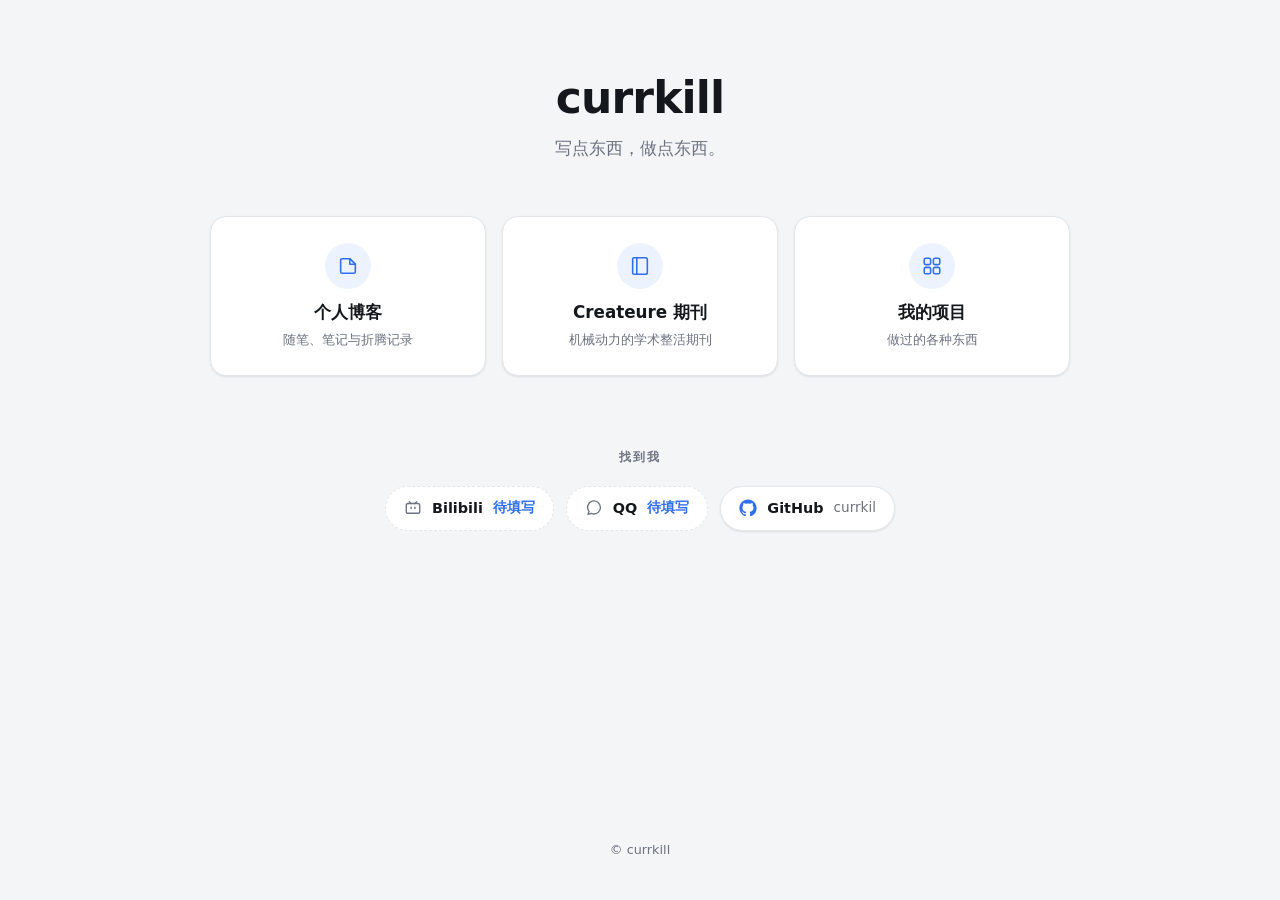
==== index.html @ 48487573 "init" ====
<!DOCTYPE html>
<html lang="zh-CN">
<head>
  <meta charset="UTF-8">
  <meta name="viewport" content="width=device-width, initial-scale=1">
  <title>currkill 的主页</title>
  <meta name="description" content="currkill 的个人主页：个人博客、Createure 期刊与我的项目。">
  <link rel="stylesheet" href="./style.css">
</head>
<body>

<!--
  =====================================================================
  ★ 待填写清单（在本文件里搜索 TODO 可逐条定位）
  =====================================================================
  1. Bilibili 空间链接  → 见「找到我」区域的 TODO 注释
  2. QQ 号              → 同上
  3. GitHub 用户名      → 现在填的是 currkil；
                          以后找回 currkill 账号后，把下面「找到我」
                          里的 https://github.com/currkil 改成 currkill
  4. 一句话自我介绍     → .hero__tagline
  5. 背景图             → 不是改这里，改 style.css 顶部的 --bg-image

  注：本项目是个人主页，与子项目 Createure 期刊各自独立，
      改 Createure 不会影响本页。
  =====================================================================
-->

<main class="page">

  <header class="hero">
    <h1 class="hero__name">currkill</h1>
    <!-- TODO: 换成你自己的一句话介绍 -->
    <p class="hero__tagline">写点东西，做点东西。</p>
  </header>

  <!-- ================= 三个入口按钮 ================= -->
  <nav class="entries" aria-label="主要入口">

    <a class="entry" href="./blogs/index.html">
      <span class="entry__icon" aria-hidden="true">
        <svg viewBox="0 0 24 24" fill="none" stroke="currentColor" stroke-width="1.7"
             stroke-linecap="round" stroke-linejoin="round">
          <path d="M4 5.5A1.5 1.5 0 0 1 5.5 4H14l6 6v8.5a1.5 1.5 0 0 1-1.5 1.5h-13A1.5 1.5 0 0 1 4 18.5z"/>
          <path d="M14 4v6h6"/>
        </svg>
      </span>
      <span class="entry__text">
        <span class="entry__title">个人博客</span>
        <span class="entry__desc">随笔、笔记与折腾记录</span>
      </span>
    </a>

    <a class="entry" href="./createure/index.html">
      <span class="entry__icon" aria-hidden="true">
        <svg viewBox="0 0 24 24" fill="none" stroke="currentColor" stroke-width="1.7"
             stroke-linecap="round" stroke-linejoin="round">
          <path d="M4 4.5A1.5 1.5 0 0 1 5.5 3H18a2 2 0 0 1 2 2v14a2 2 0 0 1-2 2H5.5A1.5 1.5 0 0 1 4 19.5z"/>
          <path d="M8.5 3v18"/>
        </svg>
      </span>
      <span class="entry__text">
        <span class="entry__title">Createure 期刊</span>
        <span class="entry__desc">机械动力的学术整活期刊</span>
      </span>
    </a>

    <a class="entry" href="./projects/index.html">
      <span class="entry__icon" aria-hidden="true">
        <svg viewBox="0 0 24 24" fill="none" stroke="currentColor" stroke-width="1.7"
             stroke-linecap="round" stroke-linejoin="round">
          <rect x="3.5" y="3.5" width="7" height="7" rx="1.8"/>
          <rect x="13.5" y="3.5" width="7" height="7" rx="1.8"/>
          <rect x="3.5" y="13.5" width="7" height="7" rx="1.8"/>
          <rect x="13.5" y="13.5" width="7" height="7" rx="1.8"/>
        </svg>
      </span>
      <span class="entry__text">
        <span class="entry__title">我的项目</span>
        <span class="entry__desc">做过的各种东西</span>
      </span>
    </a>

  </nav>

  <!-- ================= 联系方式 =================
       想再加一个联系方式？复制下面任意一个 <li>…</li> 整块，
       粘到列表里，然后改 图标 / 名称 / 链接 三处即可。
       图标用行内 SVG，不依赖任何外部资源。
       ============================================ -->
  <section class="contacts" aria-labelledby="contacts-title">
    <h2 class="contacts__title" id="contacts-title">找到我</h2>

    <ul class="contacts__list">

      <!-- TODO: Bilibili —— 把 span 换成 a 并填入你的空间链接，例如：
           <a class="contact" href="https://space.bilibili.com/你的UID"
              target="_blank" rel="noopener noreferrer"> -->
      <li>
        <span class="contact contact--todo">
          <span class="contact__icon" aria-hidden="true">
            <svg viewBox="0 0 24 24" fill="none" stroke="currentColor" stroke-width="1.8"
                 stroke-linecap="round" stroke-linejoin="round">
              <path d="M7 3.5 9.5 6"/>
              <path d="M17 3.5 14.5 6"/>
              <rect x="3" y="6" width="18" height="13" rx="2.5"/>
              <path d="M9.5 11v1.5"/>
              <path d="M14.5 11v1.5"/>
            </svg>
          </span>
          <span class="contact__label">Bilibili</span>
          <span class="contact__value">待填写</span>
        </span>
      </li>

      <!-- TODO: QQ —— 同样换成 a，例如：
           <a class="contact" href="https://wpa.qq.com/msgrd?v=3&amp;uin=你的QQ号&amp;site=qq&amp;menu=yes"
              target="_blank" rel="noopener noreferrer"> -->
      <li>
        <span class="contact contact--todo">
          <span class="contact__icon" aria-hidden="true">
            <svg viewBox="0 0 24 24" fill="none" stroke="currentColor" stroke-width="1.8"
                 stroke-linecap="round" stroke-linejoin="round">
              <path d="M20.5 11.5a8.5 8.5 0 0 1-8.5 8.5 8.4 8.4 0 0 1-3.6-.8L4 20.5l1.4-4.1A8.5 8.5 0 1 1 20.5 11.5z"/>
            </svg>
          </span>
          <span class="contact__label">QQ</span>
          <span class="contact__value">待填写</span>
        </span>
      </li>

      <!-- GitHub：已填好，改名后记得同步这一处 -->
      <li>
        <a class="contact" href="https://github.com/currkil"
           target="_blank" rel="noopener noreferrer">
          <span class="contact__icon" aria-hidden="true">
            <svg viewBox="0 0 24 24" fill="currentColor">
              <path d="M12 .5C5.73.5.5 5.73.5 12c0 5.08 3.29 9.39 7.86 10.91.58.11.79-.25.79-.55
                       0-.27-.01-1.17-.02-2.12-3.2.7-3.88-1.36-3.88-1.36-.52-1.33-1.28-1.68-1.28-1.68
                       -1.04-.71.08-.7.08-.7 1.15.08 1.76 1.18 1.76 1.18 1.02 1.76 2.69 1.25 3.34.96
                       .1-.74.4-1.25.72-1.54-2.55-.29-5.23-1.28-5.23-5.68 0-1.26.45-2.28 1.18-3.09
                       -.12-.29-.51-1.46.11-3.05 0 0 .96-.31 3.15 1.18a10.9 10.9 0 0 1 5.74 0
                       c2.18-1.49 3.14-1.18 3.14-1.18.63 1.59.24 2.76.12 3.05.74.81 1.18 1.83 1.18 3.09
                       0 4.41-2.69 5.38-5.25 5.67.41.36.78 1.06.78 2.14 0 1.55-.02 2.79-.02 3.17
                       0 .31.21.67.8.55A11.5 11.5 0 0 0 23.5 12C23.5 5.73 18.27.5 12 .5z"/>
            </svg>
          </span>
          <span class="contact__label">GitHub</span>
          <span class="contact__value">currkil</span>
        </a>
      </li>

    </ul>
  </section>

</main>

<footer class="footer">
  <p>© currkill</p>
</footer>

</body>
</html>
---- style.css ----
/* ===========================================================
   currkill 个人主页样式
   -----------------------------------------------------------
   主页（index.html）、博客（blogs/）、项目（projects/）共用本文件。
   Createure 期刊是独立子项目，用它自己的 createure/style.css，
   与本文件互不影响。
   =========================================================== */

:root {
  /* —— 配色 —— */
  --bg:          #f4f5f7;
  --surface:     #ffffff;
  --text:        #14171c;
  --muted:       #6b7280;
  --border:      #e3e6ea;
  --accent:      #2f6fed;
  --accent-soft: rgba(47, 111, 237, 0.09);

  /* —— 背景图开关：现在是空的 ——
     以后想加背景图，只需把下面一行改成：
     --bg-image: url("assets/bg.jpg");          */
  --bg-image: none;

  --radius:    16px;
  --shadow-sm: 0 1px 2px rgba(16, 24, 40, 0.04), 0 1px 3px rgba(16, 24, 40, 0.06);
  --shadow-lg: 0 12px 28px rgba(16, 24, 40, 0.10), 0 2px 6px rgba(16, 24, 40, 0.05);
}

/* 跟随系统深色模式 */
@media (prefers-color-scheme: dark) {
  :root {
    --bg:          #0f1115;
    --surface:     #171a21;
    --text:        #e8eaed;
    --muted:       #9aa1ac;
    --border:      #272c35;
    --accent:      #6f9bff;
    --accent-soft: rgba(111, 155, 255, 0.12);
    --shadow-sm:   0 1px 2px rgba(0, 0, 0, 0.40);
    --shadow-lg:   0 12px 28px rgba(0, 0, 0, 0.50);
  }
}

/* ---------- 基础 ---------- */

* { box-sizing: border-box; }

html { -webkit-text-size-adjust: 100%; }

body {
  margin: 0;
  min-height: 100vh;
  display: flex;
  flex-direction: column;
  align-items: center;

  padding: clamp(36px, 8vh, 96px) 24px 40px;

  background-color: var(--bg);
  background-image: var(--bg-image);
  background-size: cover;
  background-position: center;
  background-repeat: no-repeat;
  background-attachment: fixed;

  color: var(--text);
  font-family: system-ui, -apple-system, "Segoe UI", "Microsoft YaHei",
               "PingFang SC", "Hiragino Sans GB", sans-serif;
  font-size: 16px;
  line-height: 1.6;
}

.page {
  width: 100%;
  max-width: 860px;
  flex: 1 0 auto;
}

/* ---------- 页头 ---------- */

.hero {
  margin-bottom: clamp(32px, 6vh, 56px);
  text-align: center;
}

.hero__name {
  margin: 0;
  font-size: clamp(2rem, 6vw, 2.75rem);
  font-weight: 700;
  letter-spacing: -0.02em;
  line-height: 1.2;
}

.hero__tagline {
  margin: 10px 0 0;
  color: var(--muted);
  font-size: clamp(0.95rem, 2.2vw, 1.05rem);
}

/* 子页面（博客 / 项目）的页头：左对齐、字号收小 */
.hero--sub {
  margin-bottom: clamp(24px, 4vh, 36px);
  text-align: left;
}

.hero--sub .hero__name { font-size: clamp(1.6rem, 4.5vw, 2.1rem); }

/* 返回主页 */
.crumbs { margin-bottom: 20px; }

.crumbs a {
  color: var(--muted);
  text-decoration: none;
  font-size: 0.9rem;
  transition: color 0.18s ease;
}

.crumbs a:hover { color: var(--accent); }

/* ---------- 三个入口按钮 ---------- */

.entries {
  display: grid;
  grid-template-columns: repeat(3, minmax(0, 1fr));
  gap: 16px;
}

.entry {
  display: flex;
  flex-direction: column;
  align-items: center;
  gap: 10px;

  padding: 26px 18px;
  text-align: center;
  text-decoration: none;
  color: inherit;

  background: var(--surface);
  border: 1px solid var(--border);
  border-radius: var(--radius);
  box-shadow: var(--shadow-sm);

  transition: transform 0.18s ease, box-shadow 0.18s ease, border-color 0.18s ease;
}

.entry:hover,
.entry:focus-visible {
  transform: translateY(-3px);
  border-color: var(--accent);
  box-shadow: var(--shadow-lg);
}

.entry:focus-visible,
.contact:focus-visible,
.project:focus-visible {
  outline: 2px solid var(--accent);
  outline-offset: 3px;
}

.entry__icon {
  display: grid;
  place-items: center;
  width: 46px;
  height: 46px;
  border-radius: 50%;
  background: var(--accent-soft);
  color: var(--accent);
}

.entry__icon svg { width: 22px; height: 22px; display: block; }

.entry__text {
  display: flex;
  flex-direction: column;
  align-items: center;
  gap: 4px;
}

.entry__title {
  font-size: 1.05rem;
  font-weight: 600;
}

.entry__desc {
  color: var(--muted);
  font-size: 0.82rem;
  line-height: 1.5;
}

/* ---------- 联系方式 ---------- */

.contacts { margin-top: clamp(44px, 8vh, 76px); }

.contacts__title {
  margin: 0 0 18px;
  text-align: center;
  color: var(--muted);
  font-size: 0.76rem;
  font-weight: 600;
  letter-spacing: 0.16em;
  text-transform: uppercase;
}

.contacts__list {
  display: flex;
  flex-wrap: wrap;
  justify-content: center;
  gap: 12px;

  margin: 0;
  padding: 0;
  list-style: none;
}

.contact {
  display: inline-flex;
  align-items: center;
  gap: 10px;

  padding: 10px 18px;
  text-decoration: none;
  color: var(--text);

  background: var(--surface);
  border: 1px solid var(--border);
  border-radius: 999px;
  box-shadow: var(--shadow-sm);

  transition: transform 0.18s ease, border-color 0.18s ease, box-shadow 0.18s ease;
}

a.contact:hover {
  transform: translateY(-2px);
  border-color: var(--accent);
  box-shadow: var(--shadow-lg);
}

.contact__icon {
  display: grid;
  place-items: center;
  color: var(--accent);
}

.contact__icon svg { width: 18px; height: 18px; display: block; }

.contact__label { font-weight: 600; font-size: 0.9rem; }

.contact__value {
  color: var(--muted);
  font-size: 0.85rem;
}

/* 还没填的联系方式：虚线框 + 待填写，方便一眼找到 */
.contact--todo {
  border-style: dashed;
  box-shadow: none;
  cursor: default;
}

.contact--todo .contact__icon { color: var(--muted); }

.contact--todo .contact__value {
  color: var(--accent);
  font-weight: 600;
}

/* 占位卡片（博客等还没内容的页面） */
.placeholder {
  padding: 40px 24px;
  text-align: center;
  color: var(--muted);
  background: var(--surface);
  border: 1px dashed var(--border);
  border-radius: var(--radius);
}

/* ---------- 项目列表 ---------- */

.projects {
  display: grid;
  gap: 14px;
}

.project {
  display: flex;
  align-items: center;
  justify-content: space-between;
  gap: 20px;

  padding: 20px 22px;
  text-decoration: none;
  color: inherit;

  background: var(--surface);
  border: 1px solid var(--border);
  border-radius: var(--radius);
  box-shadow: var(--shadow-sm);

  transition: transform 0.18s ease, box-shadow 0.18s ease, border-color 0.18s ease;
}

.project:hover,
.project:focus-visible {
  transform: translateY(-2px);
  border-color: var(--accent);
  box-shadow: var(--shadow-lg);
}

.project__body {
  flex: 1 1 auto;
  min-width: 0;
}

.project__name {
  display: block;
  font-size: 1.02rem;
  font-weight: 600;
}

.project__desc {
  display: block;
  margin-top: 4px;
  color: var(--muted);
  font-size: 0.88rem;
}

.project__tags {
  display: flex;
  flex-wrap: wrap;
  gap: 6px;
  margin-top: 12px;
}

.tag {
  padding: 2px 10px;
  border-radius: 999px;
  background: var(--accent-soft);
  color: var(--accent);
  font-size: 0.72rem;
  font-weight: 600;
}

.project__arrow {
  flex: none;
  display: grid;
  place-items: center;
  color: var(--muted);
  transition: transform 0.18s ease, color 0.18s ease;
}

.project__arrow svg { width: 20px; height: 20px; display: block; }

.project:hover .project__arrow,
.project:focus-visible .project__arrow {
  color: var(--accent);
  transform: translateX(3px);
}

/* ---------- 页脚 ---------- */

.footer {
  flex: none;
  width: 100%;
  max-width: 860px;
  margin-top: 48px;
  text-align: center;
  color: var(--muted);
  font-size: 0.8rem;
}

.footer p { margin: 0; }

/* ---------- 窄屏 ---------- */

@media (max-width: 720px) {
  .entries { grid-template-columns: 1fr; }

  .entry {
    flex-direction: row;
    align-items: center;
    gap: 14px;
    padding: 18px 20px;
    text-align: left;
  }

  .entry__text { align-items: flex-start; }
}

/* ---------- 尊重「减少动态效果」 ---------- */

@media (prefers-reduced-motion: reduce) {
  * { transition: none !important; }
}
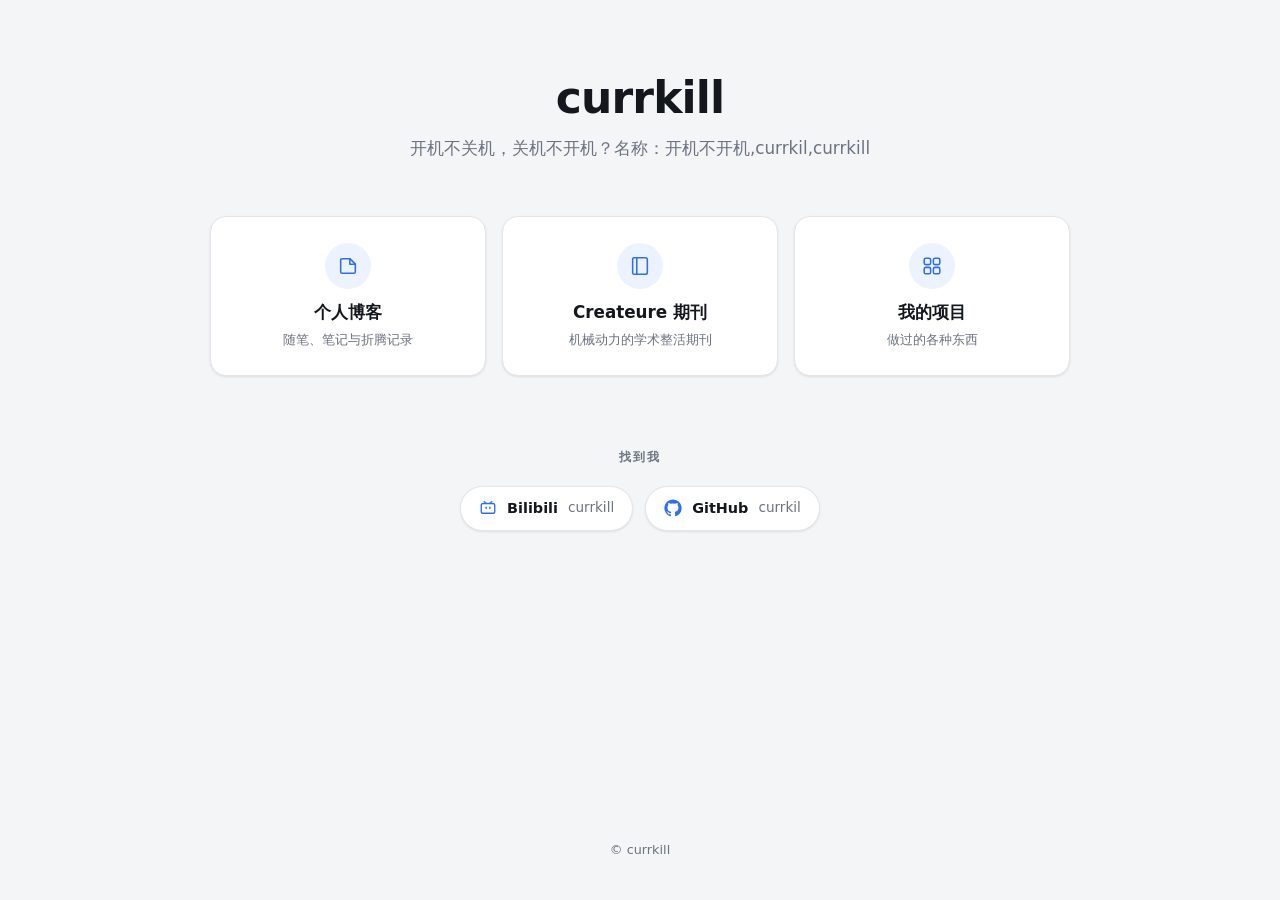
==== commit a445a305: "完善blog系统 Signed-off-by: currkil <currkill@aliyun.com>" ====
--- a/index.html
+++ b/index.html
@@ -11,15 +11,15 @@
 
 <!--
   =====================================================================
-  ★ 待填写清单（在本文件里搜索 TODO 可逐条定位）
+  ★ 备忘
   =====================================================================
-  1. Bilibili 空间链接  → 见「找到我」区域的 TODO 注释
-  2. QQ 号              → 同上
-  3. GitHub 用户名      → 现在填的是 currkil；
-                          以后找回 currkill 账号后，把下面「找到我」
-                          里的 https://github.com/currkil 改成 currkill
-  4. 一句话自我介绍     → .hero__tagline
-  5. 背景图             → 不是改这里，改 style.css 顶部的 --bg-image
+  · GitHub 用户名现在填的是 currkil；以后找回 currkill 账号后，
+    把「找到我」里的 https://github.com/currkil 改成 currkill 即可。
+  · 首页那句话介绍在下面 .hero__tagline 处。
+  · 想再加联系方式（邮箱、Steam…）：复制「找到我」里任意一个
+    <li>…</li> 整块，改 图标 / 名称 / 链接 三处。图标用行内 SVG，
+    不依赖任何外部资源。
+  · 背景图不是改这里，改 style.css 顶部的 --bg-image。
 
   注：本项目是个人主页，与子项目 Createure 期刊各自独立，
       改 Createure 不会影响本页。
@@ -31,7 +31,7 @@
   <header class="hero">
     <h1 class="hero__name">currkill</h1>
     <!-- TODO: 换成你自己的一句话介绍 -->
-    <p class="hero__tagline">写点东西，做点东西。</p>
+    <p class="hero__tagline">开机不关机，关机不开机？名称：开机不开机,currkil,currkill</p>
   </header>
 
   <!-- ================= 三个入口按钮 ================= -->
@@ -92,12 +92,9 @@
     <h2 class="contacts__title" id="contacts-title">找到我</h2>
 
     <ul class="contacts__list">
-
-      <!-- TODO: Bilibili —— 把 span 换成 a 并填入你的空间链接，例如：
-           <a class="contact" href="https://space.bilibili.com/你的UID"
-              target="_blank" rel="noopener noreferrer"> -->
       <li>
-        <span class="contact contact--todo">
+        <a class="contact" href="https://space.bilibili.com/1347301776"
+           target="_blank" rel="noopener noreferrer">
           <span class="contact__icon" aria-hidden="true">
             <svg viewBox="0 0 24 24" fill="none" stroke="currentColor" stroke-width="1.8"
                  stroke-linecap="round" stroke-linejoin="round">
@@ -109,24 +106,8 @@
             </svg>
           </span>
           <span class="contact__label">Bilibili</span>
-          <span class="contact__value">待填写</span>
-        </span>
-      </li>
-
-      <!-- TODO: QQ —— 同样换成 a，例如：
-           <a class="contact" href="https://wpa.qq.com/msgrd?v=3&amp;uin=你的QQ号&amp;site=qq&amp;menu=yes"
-              target="_blank" rel="noopener noreferrer"> -->
-      <li>
-        <span class="contact contact--todo">
-          <span class="contact__icon" aria-hidden="true">
-            <svg viewBox="0 0 24 24" fill="none" stroke="currentColor" stroke-width="1.8"
-                 stroke-linecap="round" stroke-linejoin="round">
-              <path d="M20.5 11.5a8.5 8.5 0 0 1-8.5 8.5 8.4 8.4 0 0 1-3.6-.8L4 20.5l1.4-4.1A8.5 8.5 0 1 1 20.5 11.5z"/>
-            </svg>
-          </span>
-          <span class="contact__label">QQ</span>
-          <span class="contact__value">待填写</span>
-        </span>
+          <span class="contact__value">currkill</span>
+        </a>
       </li>
 
       <!-- GitHub：已填好，改名后记得同步这一处 -->
--- a/style.css
+++ b/style.css
@@ -153,7 +153,8 @@
 
 .entry:focus-visible,
 .contact:focus-visible,
-.project:focus-visible {
+.project:focus-visible,
+.post:focus-visible {
   outline: 2px solid var(--accent);
   outline-offset: 3px;
 }
@@ -265,14 +266,205 @@
   font-weight: 600;
 }
 
-/* 占位卡片（博客等还没内容的页面） */
-.placeholder {
-  padding: 40px 24px;
-  text-align: center;
-  color: var(--muted);
+/* ---------- 文章列表（博客主页） ---------- */
+
+.posts {
+  display: grid;
+  gap: 12px;
+}
+
+/* 一条 = 一篇文章：整行长条 + 圆角，左边标题摘要，右边日期箭头 */
+.post {
+  display: flex;
+  align-items: center;
+  justify-content: space-between;
+  gap: 20px;
+
+  padding: 18px 24px;
+
   background: var(--surface);
-  border: 1px dashed var(--border);
+  border: 1px solid var(--border);
   border-radius: var(--radius);
+  box-shadow: var(--shadow-sm);
+  text-decoration: none;
+  color: inherit;
+
+  transition: transform 0.18s ease, box-shadow 0.18s ease, border-color 0.18s ease;
+}
+
+.post:hover,
+.post:focus-visible {
+  transform: translateY(-2px);
+  border-color: var(--accent);
+  box-shadow: var(--shadow-lg);
+}
+
+.post__main {
+  flex: 1 1 auto;
+  min-width: 0;
+}
+
+.post__title {
+  font-size: 1.05rem;
+  font-weight: 600;
+  line-height: 1.4;
+}
+
+/* 摘要限一行，超出省略，这样每条都是整齐的长条 */
+.post__excerpt {
+  margin-top: 5px;
+  color: var(--muted);
+  font-size: 0.87rem;
+  overflow: hidden;
+  text-overflow: ellipsis;
+  white-space: nowrap;
+}
+
+.post__aside {
+  flex: none;
+  display: flex;
+  align-items: center;
+  gap: 14px;
+}
+
+.post__date {
+  color: var(--muted);
+  font-size: 0.82rem;
+  font-variant-numeric: tabular-nums;
+  white-space: nowrap;
+}
+
+.post__arrow {
+  display: grid;
+  place-items: center;
+  color: var(--muted);
+  transition: transform 0.18s ease, color 0.18s ease;
+}
+
+.post__arrow svg { width: 18px; height: 18px; display: block; }
+
+.post:hover .post__arrow,
+.post:focus-visible .post__arrow {
+  color: var(--accent);
+  transform: translateX(3px);
+}
+
+/* ---------- 文章正文 ---------- */
+
+.article__header {
+  padding-bottom: 22px;
+  margin-bottom: 30px;
+  border-bottom: 1px solid var(--border);
+}
+
+.article__title {
+  margin: 0;
+  font-size: clamp(1.6rem, 4.5vw, 2.1rem);
+  font-weight: 700;
+  letter-spacing: -0.02em;
+  line-height: 1.3;
+}
+
+.article__meta {
+  display: flex;
+  flex-wrap: wrap;
+  align-items: center;
+  gap: 10px;
+  margin-top: 14px;
+  color: var(--muted);
+  font-size: 0.85rem;
+}
+
+.article__body {
+  font-size: 1rem;
+  line-height: 1.85;
+}
+
+.article__body > *:first-child { margin-top: 0; }
+
+.article__body h2 {
+  margin: 2em 0 0.6em;
+  font-size: 1.3rem;
+  line-height: 1.45;
+}
+
+.article__body h3 {
+  margin: 1.6em 0 0.5em;
+  font-size: 1.1rem;
+}
+
+.article__body p { margin: 1em 0; }
+
+.article__body ul,
+.article__body ol {
+  margin: 1em 0;
+  padding-left: 1.4em;
+}
+
+.article__body li { margin: 0.35em 0; }
+
+.article__body a {
+  color: var(--accent);
+  text-decoration: none;
+  border-bottom: 1px solid var(--accent-soft);
+}
+
+.article__body a:hover { border-bottom-color: var(--accent); }
+
+.article__body img {
+  max-width: 100%;
+  height: auto;
+  border-radius: 12px;
+}
+
+.article__body blockquote {
+  margin: 1.4em 0;
+  padding: 2px 0 2px 16px;
+  border-left: 3px solid var(--accent);
+  color: var(--muted);
+}
+
+.article__body code {
+  padding: 2px 6px;
+  border-radius: 6px;
+  background: var(--accent-soft);
+  color: var(--accent);
+  font-family: ui-monospace, SFMono-Regular, Consolas, "Courier New", monospace;
+  font-size: 0.88em;
+}
+
+.article__body pre {
+  margin: 1.4em 0;
+  padding: 16px 18px;
+  overflow-x: auto;
+  background: var(--surface);
+  border: 1px solid var(--border);
+  border-radius: 12px;
+}
+
+.article__body pre code {
+  padding: 0;
+  background: none;
+  color: inherit;
+  font-size: 0.86rem;
+}
+
+.article__body hr {
+  margin: 2em 0;
+  border: none;
+  border-top: 1px solid var(--border);
+}
+
+.article__footer {
+  margin-top: 44px;
+  padding-top: 22px;
+  border-top: 1px solid var(--border);
+}
+
+.article__footer a {
+  color: var(--accent);
+  text-decoration: none;
+  font-size: 0.9rem;
 }
 
 /* ---------- 项目列表 ---------- */
@@ -385,6 +577,17 @@
   }
 
   .entry__text { align-items: flex-start; }
+
+  /* 窄屏：长条内边距收窄，摘要允许折行 */
+  .post {
+    padding: 16px 18px;
+    gap: 12px;
+  }
+
+  .post__excerpt {
+    white-space: normal;
+    overflow: visible;
+  }
 }
 
 /* ---------- 尊重「减少动态效果」 ---------- */
